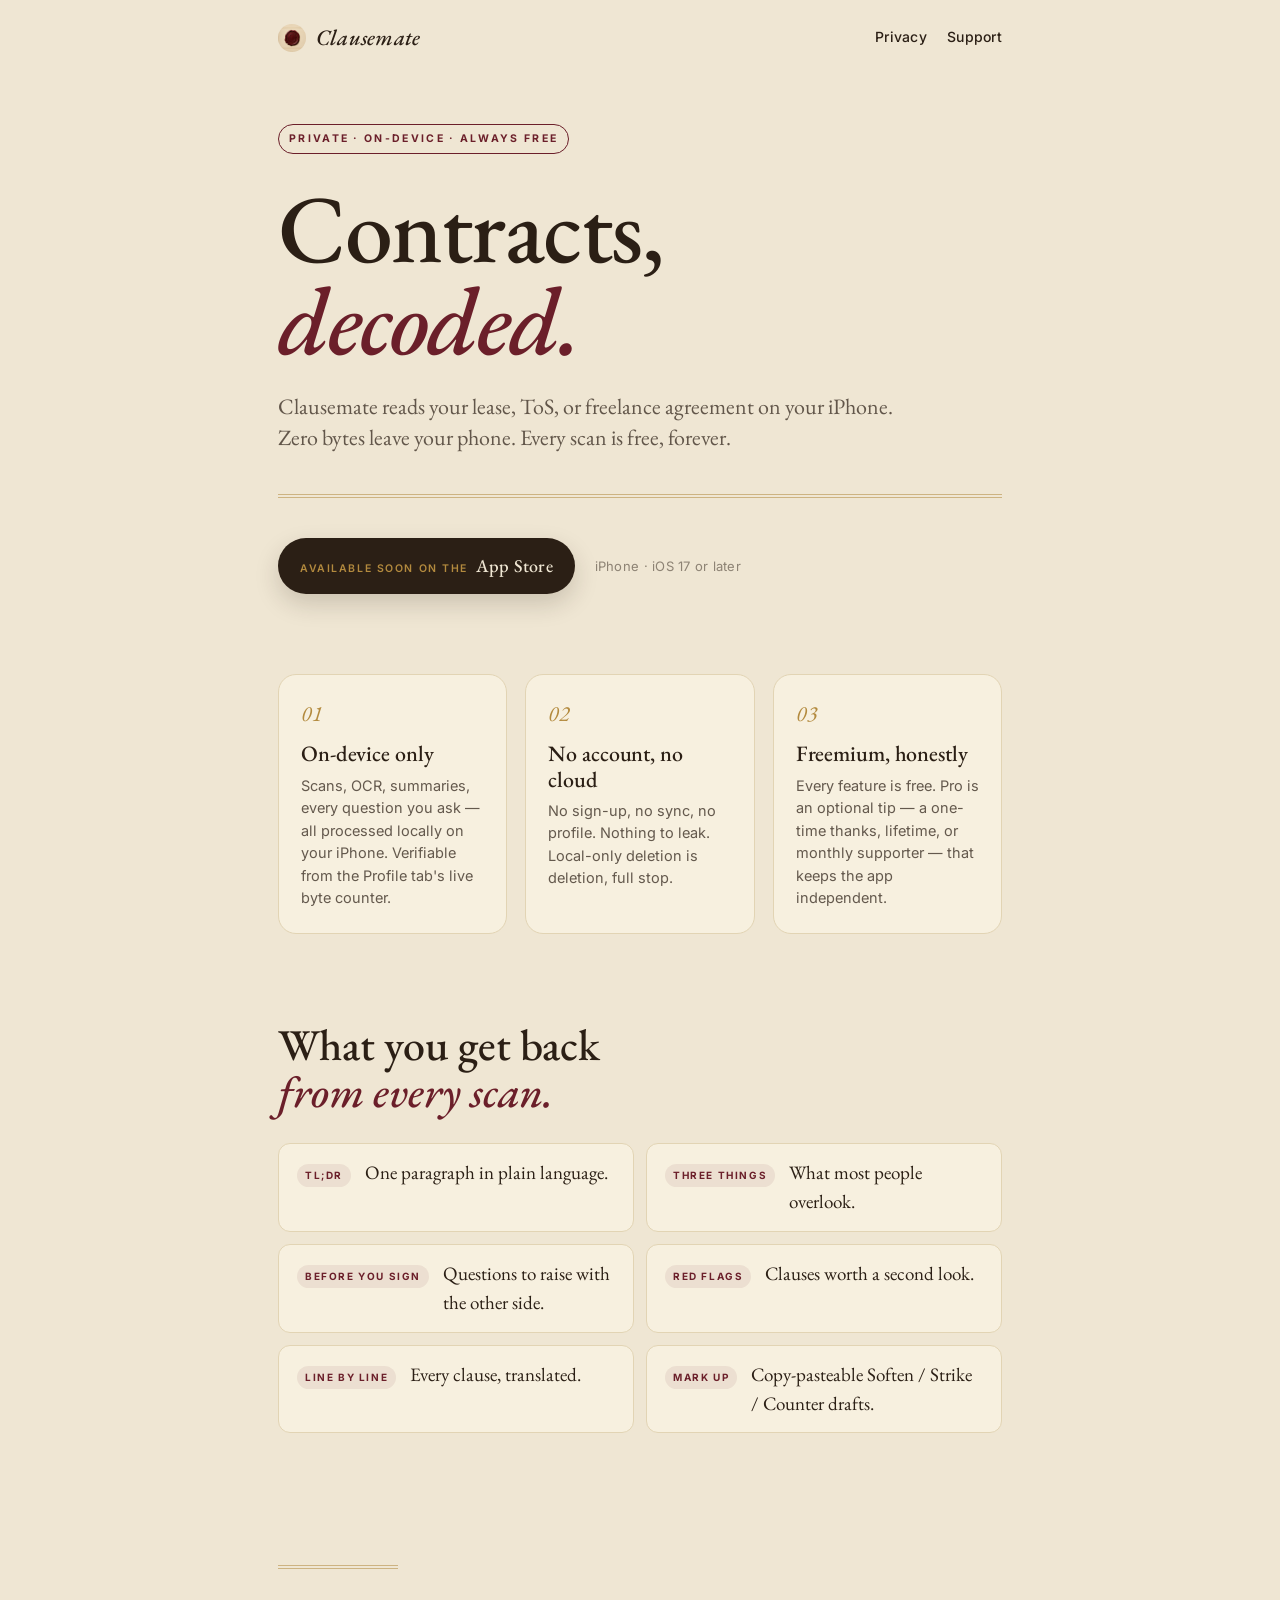
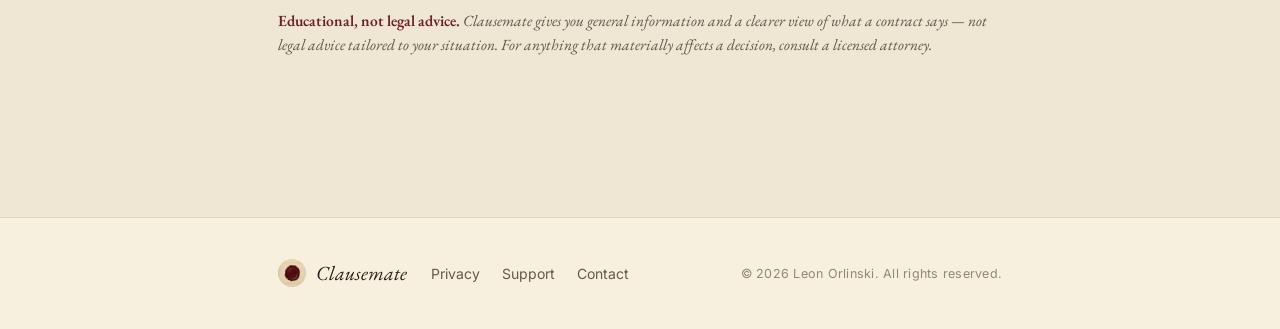
==== index.html @ b0a7e8f6 "Clausemate site — privacy, support, landing" ====
<!doctype html>
<html lang="en">
<head>
  <meta charset="utf-8">
  <meta name="viewport" content="width=device-width, initial-scale=1">
  <title>Clausemate — Contracts, decoded.</title>
  <meta name="description" content="Clausemate reads your lease, ToS, or freelance contract on-device. Zero bytes leave your phone. Every scan is free.">
  <link rel="icon" type="image/png" href="assets/icon.png">
  <link rel="apple-touch-icon" href="assets/icon.png">
  <link rel="preconnect" href="https://fonts.googleapis.com">
  <link rel="preconnect" href="https://fonts.gstatic.com" crossorigin>
  <link href="https://fonts.googleapis.com/css2?family=EB+Garamond:ital,wght@0,400;0,500;0,600;1,400&family=Inter:wght@400;500;600&display=swap" rel="stylesheet">
  <link rel="stylesheet" href="style.css">
</head>
<body>

  <header class="topbar">
    <div class="wrap">
      <a href="/" class="brand">
        <img src="assets/icon.png" alt="" class="seal-sm">
        <span class="brand-name">Clausemate</span>
      </a>
      <nav class="topnav">
        <a href="privacy.html">Privacy</a>
        <a href="support.html">Support</a>
      </nav>
    </div>
  </header>

  <main>
    <section class="hero wrap">
      <span class="kicker">PRIVATE · ON-DEVICE · ALWAYS FREE</span>
      <h1 class="display">Contracts,<br><em>decoded.</em></h1>
      <p class="lede">
        Clausemate reads your lease, ToS, or freelance agreement on your iPhone.
        Zero bytes leave your phone. Every scan is free, forever.
      </p>
      <div class="rule"></div>
      <div class="cta-row">
        <a href="#" class="appstore" aria-label="Download on the App Store">
          <span class="appstore-caption">Available soon on the</span>
          <span class="appstore-name">App&nbsp;Store</span>
        </a>
        <span class="cta-note">iPhone · iOS&nbsp;17&nbsp;or&nbsp;later</span>
      </div>
    </section>

    <section class="promises wrap">
      <article class="promise">
        <span class="promise-num">01</span>
        <h3>On-device only</h3>
        <p>Scans, OCR, summaries, every question you ask — all processed locally on your iPhone. Verifiable from the Profile tab's live byte counter.</p>
      </article>
      <article class="promise">
        <span class="promise-num">02</span>
        <h3>No account, no cloud</h3>
        <p>No sign-up, no sync, no profile. Nothing to leak. Local-only deletion is deletion, full stop.</p>
      </article>
      <article class="promise">
        <span class="promise-num">03</span>
        <h3>Freemium, honestly</h3>
        <p>Every feature is free. Pro is an optional tip — a one-time thanks, lifetime, or monthly supporter — that keeps the app independent.</p>
      </article>
    </section>

    <section class="what wrap">
      <h2 class="display-sm">What you get back<br><em>from every scan.</em></h2>
      <ul class="what-list">
        <li><span class="what-tag">TL;DR</span> One paragraph in plain language.</li>
        <li><span class="what-tag">THREE THINGS</span> What most people overlook.</li>
        <li><span class="what-tag">BEFORE YOU SIGN</span> Questions to raise with the other side.</li>
        <li><span class="what-tag">RED FLAGS</span> Clauses worth a second look.</li>
        <li><span class="what-tag">LINE BY LINE</span> Every clause, translated.</li>
        <li><span class="what-tag">MARK UP</span> Copy-pasteable Soften / Strike / Counter drafts.</li>
      </ul>
    </section>

    <section class="disclaimer wrap">
      <div class="rule short"></div>
      <p>
        <strong>Educational, not legal advice.</strong> Clausemate gives you general information and a clearer view of what a contract says — not legal advice tailored to your situation. For anything that materially affects a decision, consult a licensed attorney.
      </p>
    </section>
  </main>

  <footer class="site-footer">
    <div class="wrap foot-wrap">
      <div class="foot-mark">
        <img src="assets/icon.png" alt="" class="seal-sm">
        <span>Clausemate</span>
      </div>
      <nav class="foot-links">
        <a href="privacy.html">Privacy</a>
        <a href="support.html">Support</a>
        <a href="mailto:89leon@gmail.com">Contact</a>
      </nav>
      <p class="copyright">© 2026 Leon Orlinski. All rights reserved.</p>
    </div>
  </footer>

</body>
</html>
---- style.css ----
/* ==== Clausemate web · editorial "Deed" aesthetic ================== */

:root {
  --parchment: #EFE6D3;
  --cream:     #F7F0DF;
  --paperline: #E2D4B4;
  --ink:       #2B1F15;
  --ink-2:     rgba(43, 31, 21, 0.72);
  --ink-3:     rgba(43, 31, 21, 0.50);
  --burgundy:  #6B1F2A;
  --burgundy-soft: rgba(107, 31, 42, 0.08);
  --gold:      #B38A3E;
  --gold-soft: rgba(179, 138, 62, 0.25);

  --rule-gold: rgba(179, 138, 62, 0.55);
  --display: "EB Garamond", "Iowan Old Style", "Hoefler Text", serif;
  --body:    "Inter", -apple-system, BlinkMacSystemFont, "Segoe UI", Helvetica, Arial, sans-serif;
}

* { box-sizing: border-box; }

html, body {
  margin: 0;
  padding: 0;
  background: var(--parchment);
  color: var(--ink);
  font-family: var(--body);
  -webkit-font-smoothing: antialiased;
  -moz-osx-font-smoothing: grayscale;
  line-height: 1.55;
  font-size: 16px;
}

a {
  color: var(--burgundy);
  text-decoration: none;
  border-bottom: 1px solid var(--gold-soft);
  transition: border-color .18s ease, color .18s ease;
}
a:hover { border-color: var(--burgundy); }

.wrap {
  max-width: 780px;
  margin: 0 auto;
  padding: 0 28px;
}

/* ---- Topbar --------------------------------------------------------- */

.topbar {
  padding: 24px 0 0;
}
.topbar .wrap {
  display: flex;
  align-items: center;
  justify-content: space-between;
  gap: 16px;
}
.brand {
  display: inline-flex;
  align-items: center;
  gap: 10px;
  font-family: var(--display);
  font-style: italic;
  font-weight: 500;
  font-size: 22px;
  color: var(--ink);
  border-bottom: none;
  letter-spacing: 0.01em;
}
.brand-name { line-height: 1; }
.seal-sm {
  width: 28px; height: 28px;
  border-radius: 50%;
  object-fit: cover;
  flex: 0 0 28px;
}
.topnav {
  display: inline-flex;
  gap: 20px;
  font-size: 14px;
  font-weight: 500;
  letter-spacing: 0.02em;
}
.topnav a {
  color: var(--ink);
  border-bottom: none;
  padding-bottom: 2px;
}
.topnav a[aria-current="page"] {
  border-bottom: 1px solid var(--gold);
}

/* ---- Hero ----------------------------------------------------------- */

.hero {
  padding: 72px 28px 56px;
}
.kicker {
  display: inline-block;
  font-size: 10.5px;
  font-weight: 700;
  letter-spacing: 0.22em;
  color: var(--burgundy);
  padding: 6px 10px;
  border: 1px solid var(--burgundy);
  border-radius: 999px;
  text-transform: uppercase;
  margin-bottom: 28px;
}
.display {
  font-family: var(--display);
  font-weight: 500;
  font-size: clamp(54px, 9vw, 96px);
  line-height: 0.96;
  margin: 0 0 24px;
  letter-spacing: -0.015em;
}
.display em {
  font-style: italic;
  color: var(--burgundy);
}
.display-sm {
  font-family: var(--display);
  font-weight: 500;
  font-size: clamp(32px, 5vw, 44px);
  line-height: 1.05;
  margin: 0 0 28px;
}
.display-sm em {
  font-style: italic;
  color: var(--burgundy);
}

.lede {
  font-family: var(--display);
  font-size: clamp(18px, 2vw, 22px);
  line-height: 1.45;
  color: var(--ink-2);
  max-width: 620px;
  margin: 0 0 32px;
}

.rule {
  height: 4px;
  position: relative;
  margin: 40px 0;
  border: none;
}
.rule::before,
.rule::after {
  content: "";
  position: absolute;
  left: 0;
  right: 0;
  height: 1px;
  background: var(--rule-gold);
}
.rule::before { top: 0; }
.rule::after  { bottom: 0; }
.rule.short {
  max-width: 120px;
  margin: 40px 0;
}

.cta-row {
  display: flex;
  align-items: center;
  gap: 20px;
  flex-wrap: wrap;
}
.appstore {
  display: inline-flex;
  align-items: baseline;
  gap: 8px;
  background: var(--ink);
  color: var(--parchment);
  padding: 14px 22px;
  border-radius: 999px;
  border-bottom: none;
  font-weight: 600;
  letter-spacing: 0.01em;
  transition: transform .2s ease, box-shadow .2s ease;
  box-shadow: 0 10px 24px rgba(43, 31, 21, 0.18);
}
.appstore:hover {
  transform: translateY(-1px);
  box-shadow: 0 14px 28px rgba(43, 31, 21, 0.24);
}
.appstore-caption {
  font-size: 10.5px;
  letter-spacing: 0.15em;
  text-transform: uppercase;
  color: var(--gold);
}
.appstore-name {
  font-family: var(--display);
  font-size: 18px;
  font-weight: 500;
  letter-spacing: 0.01em;
}
.cta-note {
  font-size: 13px;
  color: var(--ink-3);
  letter-spacing: 0.02em;
}

/* ---- Promises (3 cards) -------------------------------------------- */

.promises {
  padding: 24px 28px 56px;
  display: grid;
  gap: 18px;
  grid-template-columns: 1fr;
}
@media (min-width: 720px) {
  .promises { grid-template-columns: repeat(3, 1fr); }
}
.promise {
  background: var(--cream);
  border: 1px solid var(--paperline);
  border-radius: 18px;
  padding: 22px 22px 24px;
  position: relative;
}
.promise-num {
  display: inline-block;
  font-family: var(--display);
  font-style: italic;
  color: var(--gold);
  font-size: 22px;
  margin-bottom: 10px;
}
.promise h3 {
  font-family: var(--display);
  font-weight: 500;
  font-size: 22px;
  line-height: 1.15;
  margin: 0 0 8px;
  letter-spacing: -0.005em;
}
.promise p {
  color: var(--ink-2);
  font-size: 14.5px;
  line-height: 1.55;
  margin: 0;
}

/* ---- "What you get back" list -------------------------------------- */

.what {
  padding: 32px 28px 64px;
}
.what-list {
  list-style: none;
  padding: 0;
  margin: 0;
  display: grid;
  gap: 12px;
  grid-template-columns: 1fr;
  font-family: var(--display);
  font-size: 19px;
}
@media (min-width: 720px) {
  .what-list { grid-template-columns: 1fr 1fr; }
}
.what-list li {
  padding: 14px 18px;
  border: 1px solid var(--paperline);
  border-radius: 12px;
  background: var(--cream);
  color: var(--ink);
  display: flex;
  gap: 14px;
  align-items: baseline;
}
.what-tag {
  flex: 0 0 auto;
  font-family: var(--body);
  font-size: 10px;
  font-weight: 700;
  letter-spacing: 0.16em;
  color: var(--burgundy);
  background: var(--burgundy-soft);
  padding: 4px 8px;
  border-radius: 999px;
  text-transform: uppercase;
}

/* ---- Disclaimer ----------------------------------------------------- */

.disclaimer {
  padding: 28px 28px 80px;
  font-family: var(--display);
  font-style: italic;
  font-size: 15.5px;
  color: var(--ink-2);
}
.disclaimer strong {
  font-style: normal;
  font-weight: 600;
  color: var(--burgundy);
}

/* ---- Document pages (privacy, support) ----------------------------- */

.doc {
  padding: 56px 28px 96px;
}
.doc .kicker { margin-bottom: 18px; }
.doc .display { margin-bottom: 10px; }
.doc-meta {
  color: var(--ink-3);
  font-size: 13px;
  letter-spacing: 0.04em;
  margin: 0 0 18px;
}
.doc-section {
  margin: 36px 0;
}
.doc-section h2 {
  font-family: var(--display);
  font-weight: 500;
  font-size: 26px;
  line-height: 1.1;
  margin: 0 0 10px;
  color: var(--ink);
  letter-spacing: -0.005em;
}
.doc-section h3 {
  font-family: var(--display);
  font-weight: 500;
  font-size: 19px;
  line-height: 1.2;
  margin: 18px 0 6px;
  color: var(--burgundy);
}
.doc-section p {
  color: var(--ink-2);
  font-size: 16px;
  line-height: 1.65;
  margin: 0 0 12px;
  max-width: 640px;
}
.doc-foot {
  color: var(--ink-3);
  font-size: 13px;
  font-style: italic;
  font-family: var(--display);
  margin-top: 24px;
}

.big-link {
  font-family: var(--display);
  font-style: italic;
  font-size: 22px;
  color: var(--burgundy);
  border-bottom: 1px solid var(--gold);
}

/* ---- Footer --------------------------------------------------------- */

.site-footer {
  background: var(--cream);
  border-top: 1px solid var(--paperline);
  padding: 40px 0;
  margin-top: 64px;
}
.foot-wrap {
  display: grid;
  gap: 18px;
  grid-template-columns: 1fr;
  align-items: center;
}
@media (min-width: 640px) {
  .foot-wrap {
    grid-template-columns: auto 1fr auto;
    gap: 24px;
  }
}
.foot-mark {
  display: inline-flex;
  align-items: center;
  gap: 10px;
  font-family: var(--display);
  font-style: italic;
  font-size: 20px;
  color: var(--ink);
}
.foot-links {
  display: inline-flex;
  gap: 22px;
  font-size: 14px;
}
.foot-links a {
  color: var(--ink-2);
  border-bottom: none;
}
.foot-links a:hover { color: var(--burgundy); }
.copyright {
  margin: 0;
  color: var(--ink-3);
  font-size: 12.5px;
  letter-spacing: 0.02em;
  text-align: right;
}
@media (max-width: 640px) {
  .copyright { text-align: left; }
}

/* ---- Focus states --------------------------------------------------- */

a:focus-visible,
button:focus-visible {
  outline: 2px solid var(--burgundy);
  outline-offset: 3px;
  border-radius: 4px;
}
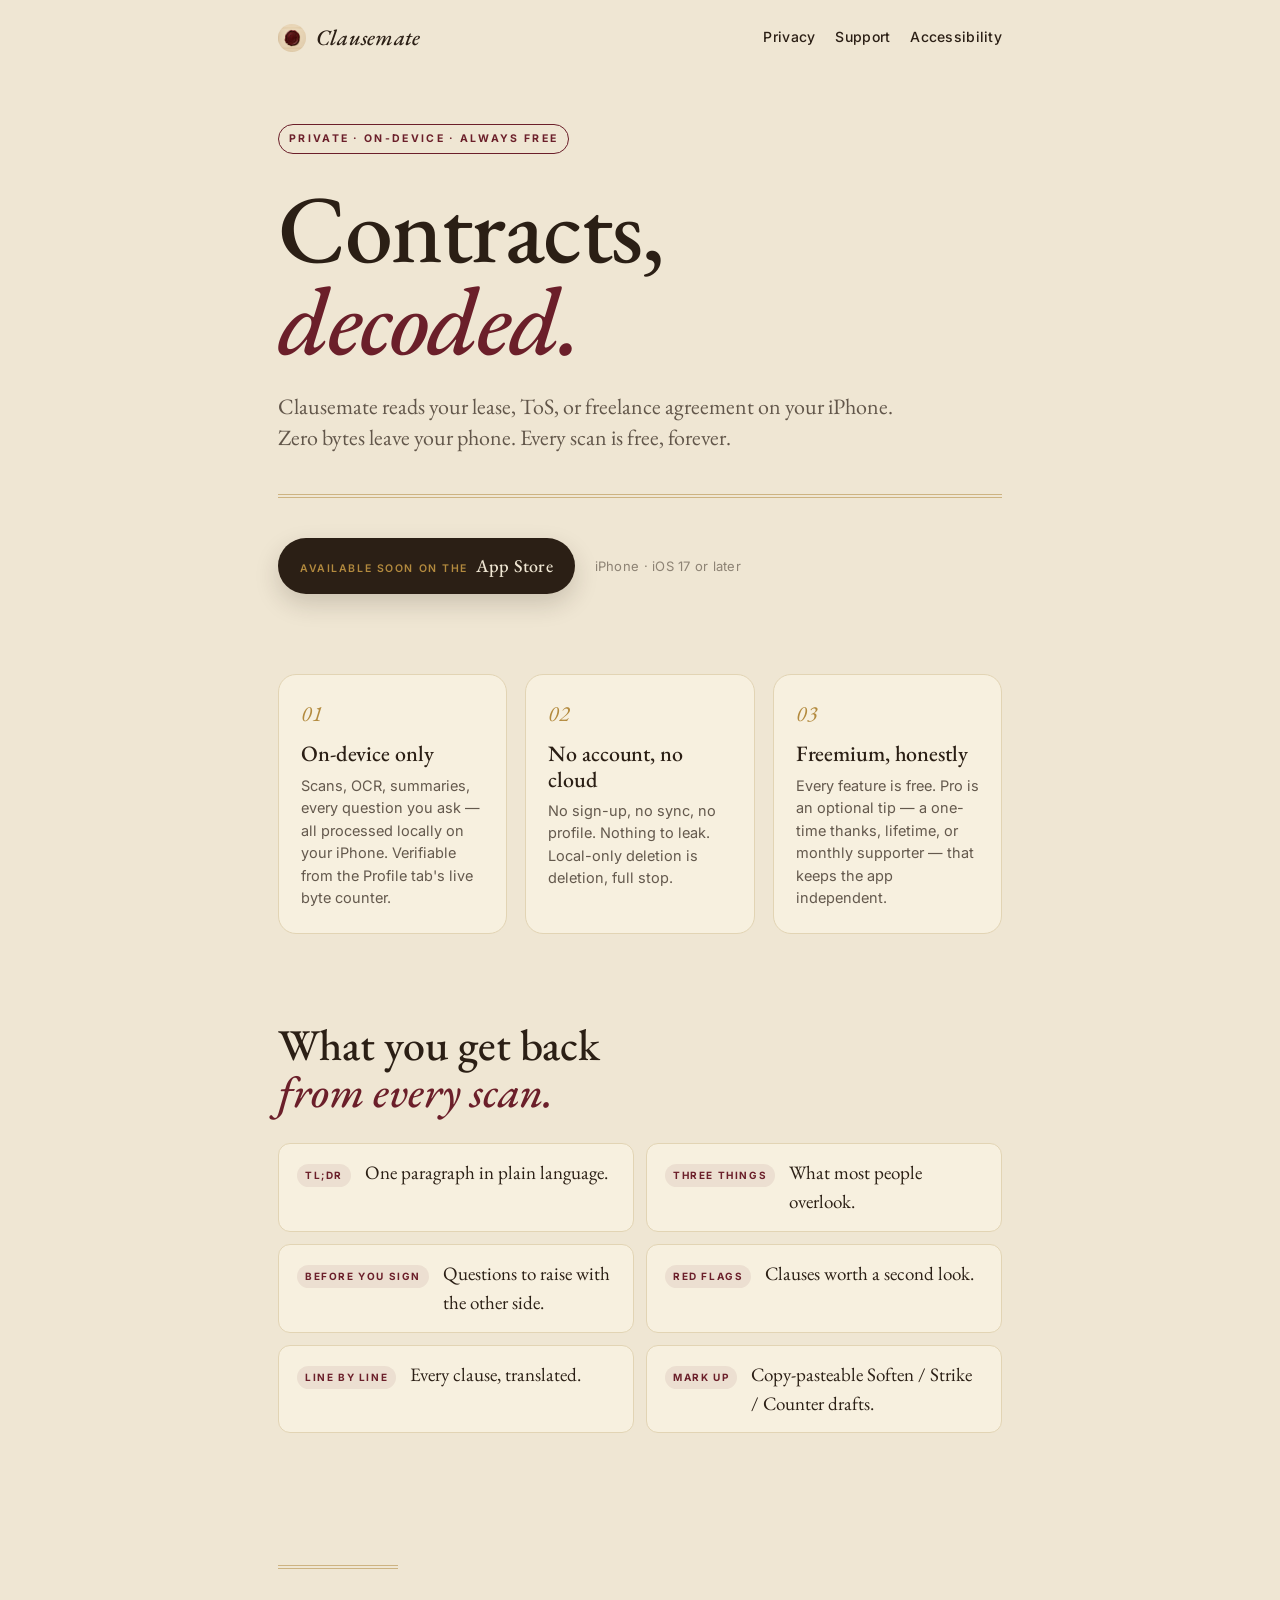
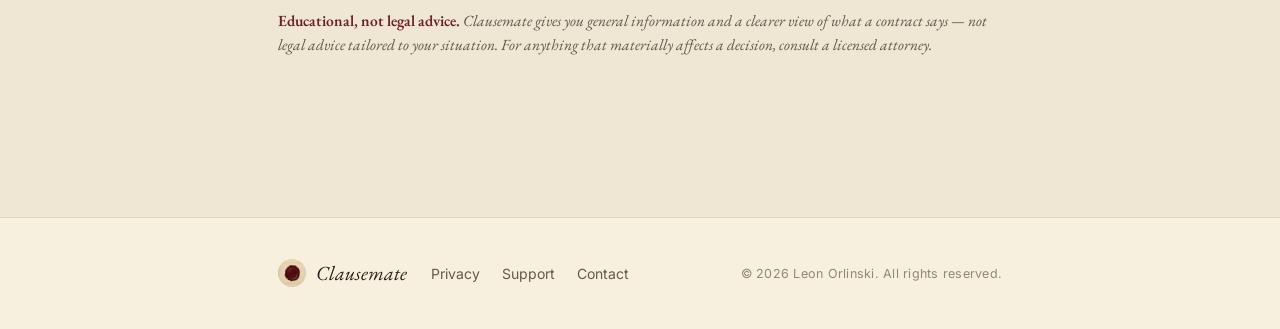
==== commit 8aaea080: "Add accessibility page + nav link on all pages" ====
--- a/index.html
+++ b/index.html
@@ -23,6 +23,7 @@
       <nav class="topnav">
         <a href="privacy.html">Privacy</a>
         <a href="support.html">Support</a>
+        <a href="accessibility.html">Accessibility</a>
       </nav>
     </div>
   </header>
